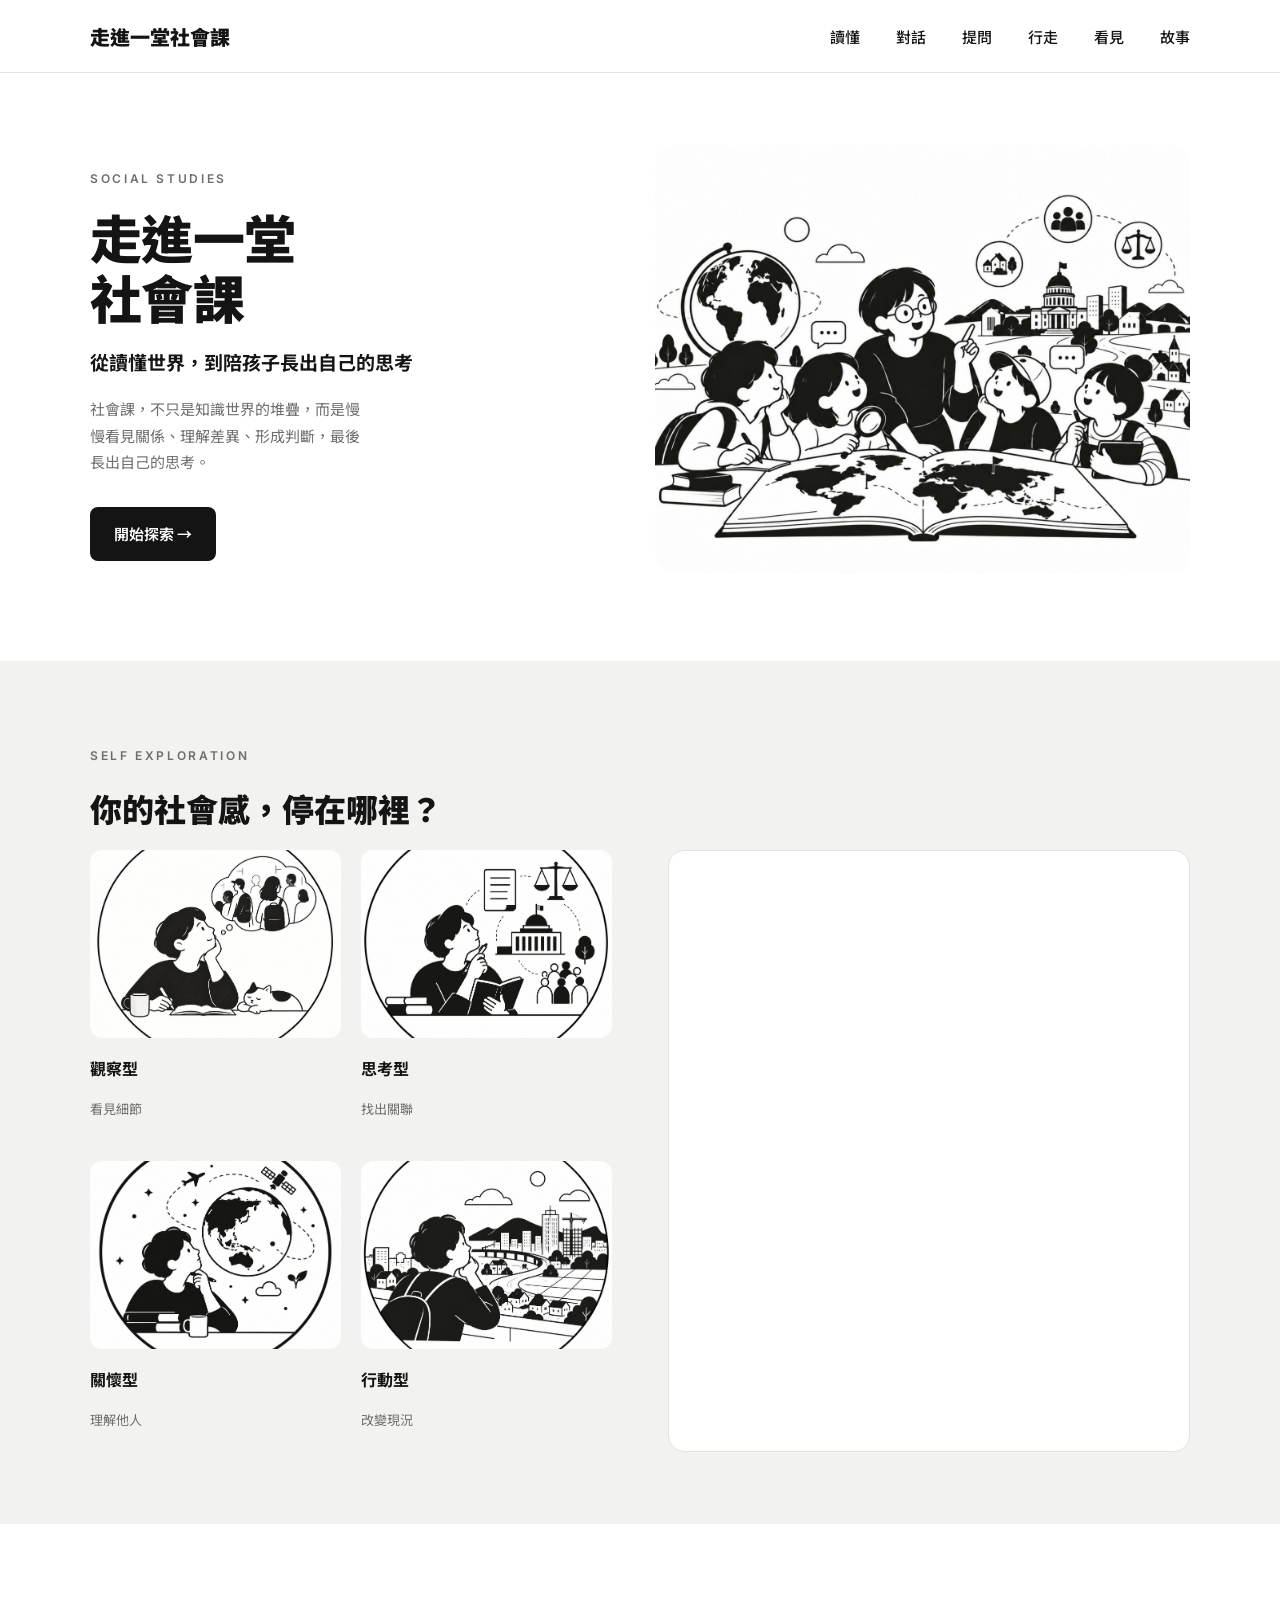
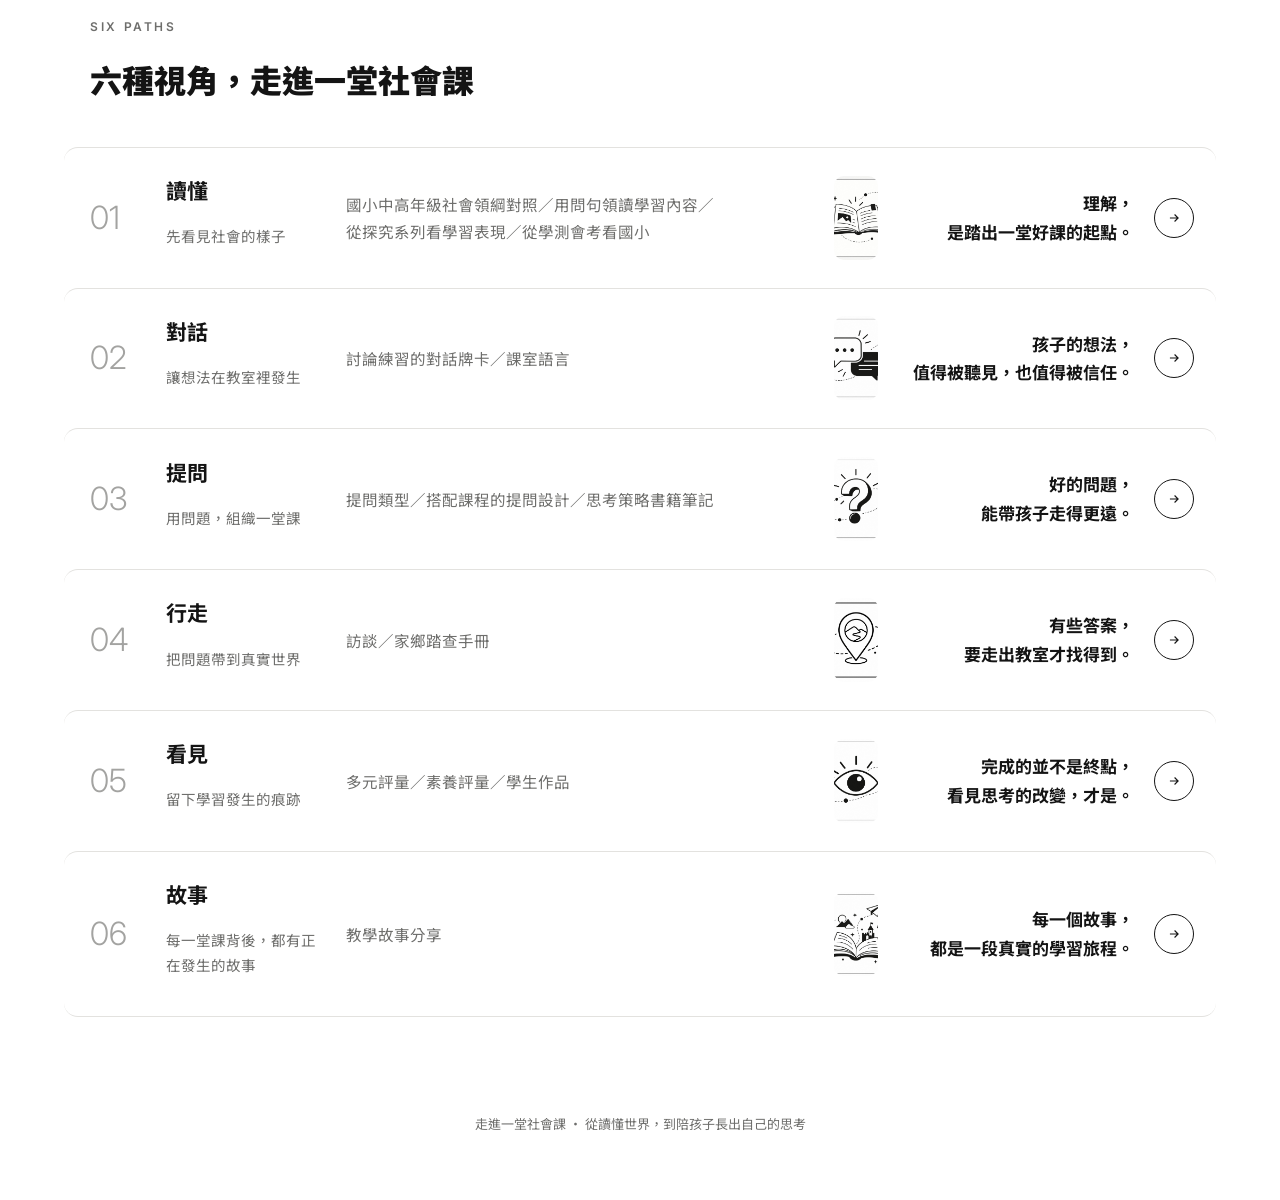
==== index.html @ 99bd3be5 "更新網頁" ====
<!DOCTYPE html>
<html lang="zh-Hant"><head><meta charset="UTF-8"><meta name="viewport" content="width=device-width, initial-scale=1.0"><title>走進一堂社會課</title><link rel="preconnect" href="https://fonts.googleapis.com"><link rel="preconnect" href="https://fonts.gstatic.com" crossorigin><link href="https://fonts.googleapis.com/css2?family=Noto+Sans+TC:wght@400;500;700;900&family=Inter:wght@400;500;600;700&display=swap" rel="stylesheet"><style>:root{--bg:#fff;--bg-soft:#f2f2f0;--ink:#141414;--ink-soft:#6e6e6c;--ink-faint:#a3a3a1;--line:#e3e2df;}*{box-sizing:border-box}body{margin:0;background:var(--bg);color:var(--ink);font-family:"Noto Sans TC","Inter",sans-serif;line-height:1.75}.wrap{max-width:1180px;margin:0 auto;padding:0 40px}.eyebrow{font-family:"Inter",sans-serif;font-size:12px;font-weight:600;letter-spacing:.22em;text-transform:uppercase;color:var(--ink-soft)}header{border-bottom:1px solid var(--line)}.nav{display:flex;align-items:center;justify-content:space-between;height:72px}.brand{font-weight:900;font-size:20px}.nav-links{display:flex;gap:36px;list-style:none;margin:0;padding:0}.nav-links a{font-size:15px;font-weight:500;text-decoration:none;color:var(--ink)}.hero{padding:72px 0 88px}.hero-grid{display:grid;grid-template-columns:1fr 1.05fr;gap:56px;align-items:center}.hero-title{font-size:52px;font-weight:900;letter-spacing:-.01em;line-height:1.15;margin:18px 0}.hero-sub{font-size:19px;font-weight:700;margin:0 0 18px}.hero-desc{font-size:15px;color:var(--ink-soft);max-width:34ch;margin:0 0 32px}.btn{display:inline-block;background:var(--ink);color:#fff;font-size:15px;font-weight:600;padding:14px 24px;border-radius:8px;text-decoration:none}.hero-illustration{border-radius:20px;overflow:hidden;aspect-ratio:5/4}.explore{background:var(--bg-soft);padding:72px 0}.explore-grid{display:grid;grid-template-columns:1fr 1fr;gap:56px}.explore-title{font-size:32px;font-weight:900;margin:14px 0}.type-list{display:grid;grid-template-columns:1fr 1fr;gap:20px}.type-item{text-align:left}.quiz-embed{border:1px solid var(--line);border-radius:16px;overflow:hidden;background:#fff}.quiz-embed iframe{width:100%;height:600px;border:0;display:block}.type-photo{aspect-ratio:4/3;width:100%;border-radius:12px;overflow:hidden;margin-bottom:10px}.type-title{font-size:16px;font-weight:700}.type-sub{font-size:13px;color:var(--ink-soft)}.paths{padding:80px 0 64px}.paths-title{font-size:32px;font-weight:900;margin:14px 0 40px}.path-row{display:grid;grid-template-columns:56px 160px 1fr 90px 230px 36px;gap:20px;align-items:center;padding:24px 26px;margin:0 -26px;border-top:1px solid var(--line);border-radius:14px;transition:box-shadow .18s ease,background .18s ease;position:relative}.path-row:hover{box-shadow:0 8px 28px rgba(20,20,20,.12);background:#fff;border-top-color:transparent}.path-row:last-of-type{border-bottom:1px solid var(--line)}.path-num{font-family:"Inter",sans-serif;font-size:32px;font-weight:300;color:var(--ink-faint)}.path-title{font-size:21px;font-weight:700;margin:0 0 4px}.path-sub{font-size:14.5px;color:var(--ink-soft)}.path-tags{font-size:15.5px;color:var(--ink-soft);line-height:1.7}.path-icon{width:44px;height:84px;border-radius:10px;overflow:hidden;margin-left:40px}.path-desc{font-size:17px;font-weight:700;line-height:1.7;text-align:right}.path-arrow{width:40px;height:40px;border-radius:50%;border:1px solid var(--ink);display:flex;align-items:center;justify-content:center;margin-left:auto;color:var(--ink)}footer{padding:32px 0 64px;text-align:center;font-size:13px;color:var(--ink-soft)}@media (max-width:900px){.hero-grid{grid-template-columns:1fr}.explore-grid{grid-template-columns:1fr}.nav-links{display:none}.path-row{grid-template-columns:40px 1fr 56px}.path-tags,.path-desc,.path-arrow{display:none}}</style></head><body><header><div class="wrap nav"><div class="brand">走進一堂社會課</div><ul class="nav-links"><li><a href="read.html">讀懂</a></li><li><a href="dialogue.html">對話</a></li><li><a href="question.html">提問</a></li><li><a href="walk.html">行走</a></li><li><a href="see.html">看見</a></li><li><a href="story.html">故事</a></li></ul></div></header><section class="hero"><div class="wrap hero-grid"><div><p class="eyebrow">SOCIAL STUDIES</p><h1 class="hero-title">走進一堂<br>社會課</h1><p class="hero-sub">從讀懂世界，到陪孩子長出自己的思考</p><p class="hero-desc">社會課，不只是知識世界的堆疊，而是慢慢看見關係、理解差異、形成判斷，最後長出自己的思考。</p><a class="btn" href="#">開始探索 →</a></div><div class="hero-illustration"><img src="[data-uri]" alt="首頁主視覺圖" style="width:100%;height:100%;object-fit:cover;"></div></div></section><section class="explore"><div class="wrap"><p class="eyebrow">SELF EXPLORATION</p><h2 class="explore-title">你的社會感，停在哪裡？</h2><div class="explore-grid"><div class="type-list"><div class="type-item"><div class="type-photo"><img src="[data-uri]" alt="觀察型" style="width:100%;height:100%;object-fit:cover;"></div><p class="type-title">觀察型</p><p class="type-sub">看見細節</p></div><div class="type-item"><div class="type-photo"><img src="[data-uri]" alt="思考型" style="width:100%;height:100%;object-fit:cover;"></div><p class="type-title">思考型</p><p class="type-sub">找出關聯</p></div><div class="type-item"><div class="type-photo"><img src="[data-uri]" alt="關懷型" style="width:100%;height:100%;object-fit:cover;"></div><p class="type-title">關懷型</p><p class="type-sub">理解他人</p></div><div class="type-item"><div class="type-photo"><img src="[data-uri]" alt="行動型" style="width:100%;height:100%;object-fit:cover;"></div><p class="type-title">行動型</p><p class="type-sub">改變現況</p></div></div><div class="quiz-embed"><iframe src="https://ada10986.github.io/social-sense-game/" loading="lazy" title="社會感測驗"></iframe></div></div></div></section><section class="paths"><div class="wrap"><p class="eyebrow">SIX PATHS</p><h2 class="paths-title">六種視角，走進一堂社會課</h2><a class="path-row" href="read.html" style="text-decoration:none;color:inherit"><span class="path-num">01</span><div><p class="path-title">讀懂</p><p class="path-sub">先看見社會的樣子</p></div><p class="path-tags"><span style="white-space:nowrap">國小中高年級社會領綱對照</span>／<span style="white-space:nowrap">用問句領讀學習內容</span>／<span style="white-space:nowrap">從探究系列看學習表現</span>／<span style="white-space:nowrap">從學測會考看國小</span></p><div class="path-icon"><img src="[data-uri]" alt="讀懂" style="width:100%;height:100%;object-fit:cover;"></div><p class="path-desc">理解，<br>是踏出一堂好課的起點。</p><span class="path-arrow"><svg viewBox="0 0 24 24" width="14" height="14" fill="none" stroke="currentColor" stroke-width="2"><path d="M5 12h13M13 6l6 6-6 6"/></svg></span></a><a class="path-row" href="dialogue.html" style="text-decoration:none;color:inherit"><span class="path-num">02</span><div><p class="path-title">對話</p><p class="path-sub">讓想法在教室裡發生</p></div><p class="path-tags"><span style="white-space:nowrap">討論練習的對話牌卡</span>／<span style="white-space:nowrap">課室語言</span></p><div class="path-icon"><img src="[data-uri]" alt="對話" style="width:100%;height:100%;object-fit:cover;"></div><p class="path-desc">孩子的想法，<br>值得被聽見，也值得被信任。</p><span class="path-arrow"><svg viewBox="0 0 24 24" width="14" height="14" fill="none" stroke="currentColor" stroke-width="2"><path d="M5 12h13M13 6l6 6-6 6"/></svg></span></a><a class="path-row" href="question.html" style="text-decoration:none;color:inherit"><span class="path-num">03</span><div><p class="path-title">提問</p><p class="path-sub">用問題，組織一堂課</p></div><p class="path-tags"><span style="white-space:nowrap">提問類型</span>／<span style="white-space:nowrap">搭配課程的提問設計</span>／<span style="white-space:nowrap">思考策略書籍筆記</span></p><div class="path-icon"><img src="[data-uri]" alt="提問" style="width:100%;height:100%;object-fit:cover;"></div><p class="path-desc">好的問題，<br>能帶孩子走得更遠。</p><span class="path-arrow"><svg viewBox="0 0 24 24" width="14" height="14" fill="none" stroke="currentColor" stroke-width="2"><path d="M5 12h13M13 6l6 6-6 6"/></svg></span></a><a class="path-row" href="walk.html" style="text-decoration:none;color:inherit"><span class="path-num">04</span><div><p class="path-title">行走</p><p class="path-sub">把問題帶到真實世界</p></div><p class="path-tags"><span style="white-space:nowrap">訪談</span>／<span style="white-space:nowrap">家鄉踏查手冊</span></p><div class="path-icon"><img src="[data-uri]" alt="行走" style="width:100%;height:100%;object-fit:cover;"></div><p class="path-desc">有些答案，<br>要走出教室才找得到。</p><span class="path-arrow"><svg viewBox="0 0 24 24" width="14" height="14" fill="none" stroke="currentColor" stroke-width="2"><path d="M5 12h13M13 6l6 6-6 6"/></svg></span></a><a class="path-row" href="see.html" style="text-decoration:none;color:inherit"><span class="path-num">05</span><div><p class="path-title">看見</p><p class="path-sub">留下學習發生的痕跡</p></div><p class="path-tags"><span style="white-space:nowrap">多元評量</span>／<span style="white-space:nowrap">素養評量</span>／<span style="white-space:nowrap">學生作品</span></p><div class="path-icon"><img src="[data-uri]" alt="看見" style="width:100%;height:100%;object-fit:cover;"></div><p class="path-desc">完成的並不是終點，<br>看見思考的改變，才是。</p><span class="path-arrow"><svg viewBox="0 0 24 24" width="14" height="14" fill="none" stroke="currentColor" stroke-width="2"><path d="M5 12h13M13 6l6 6-6 6"/></svg></span></a><a class="path-row" href="story.html" style="text-decoration:none;color:inherit"><span class="path-num">06</span><div><p class="path-title">故事</p><p class="path-sub">每一堂課背後，都有正在發生的故事</p></div><p class="path-tags">教學故事分享</p><div class="path-icon"><img src="[data-uri]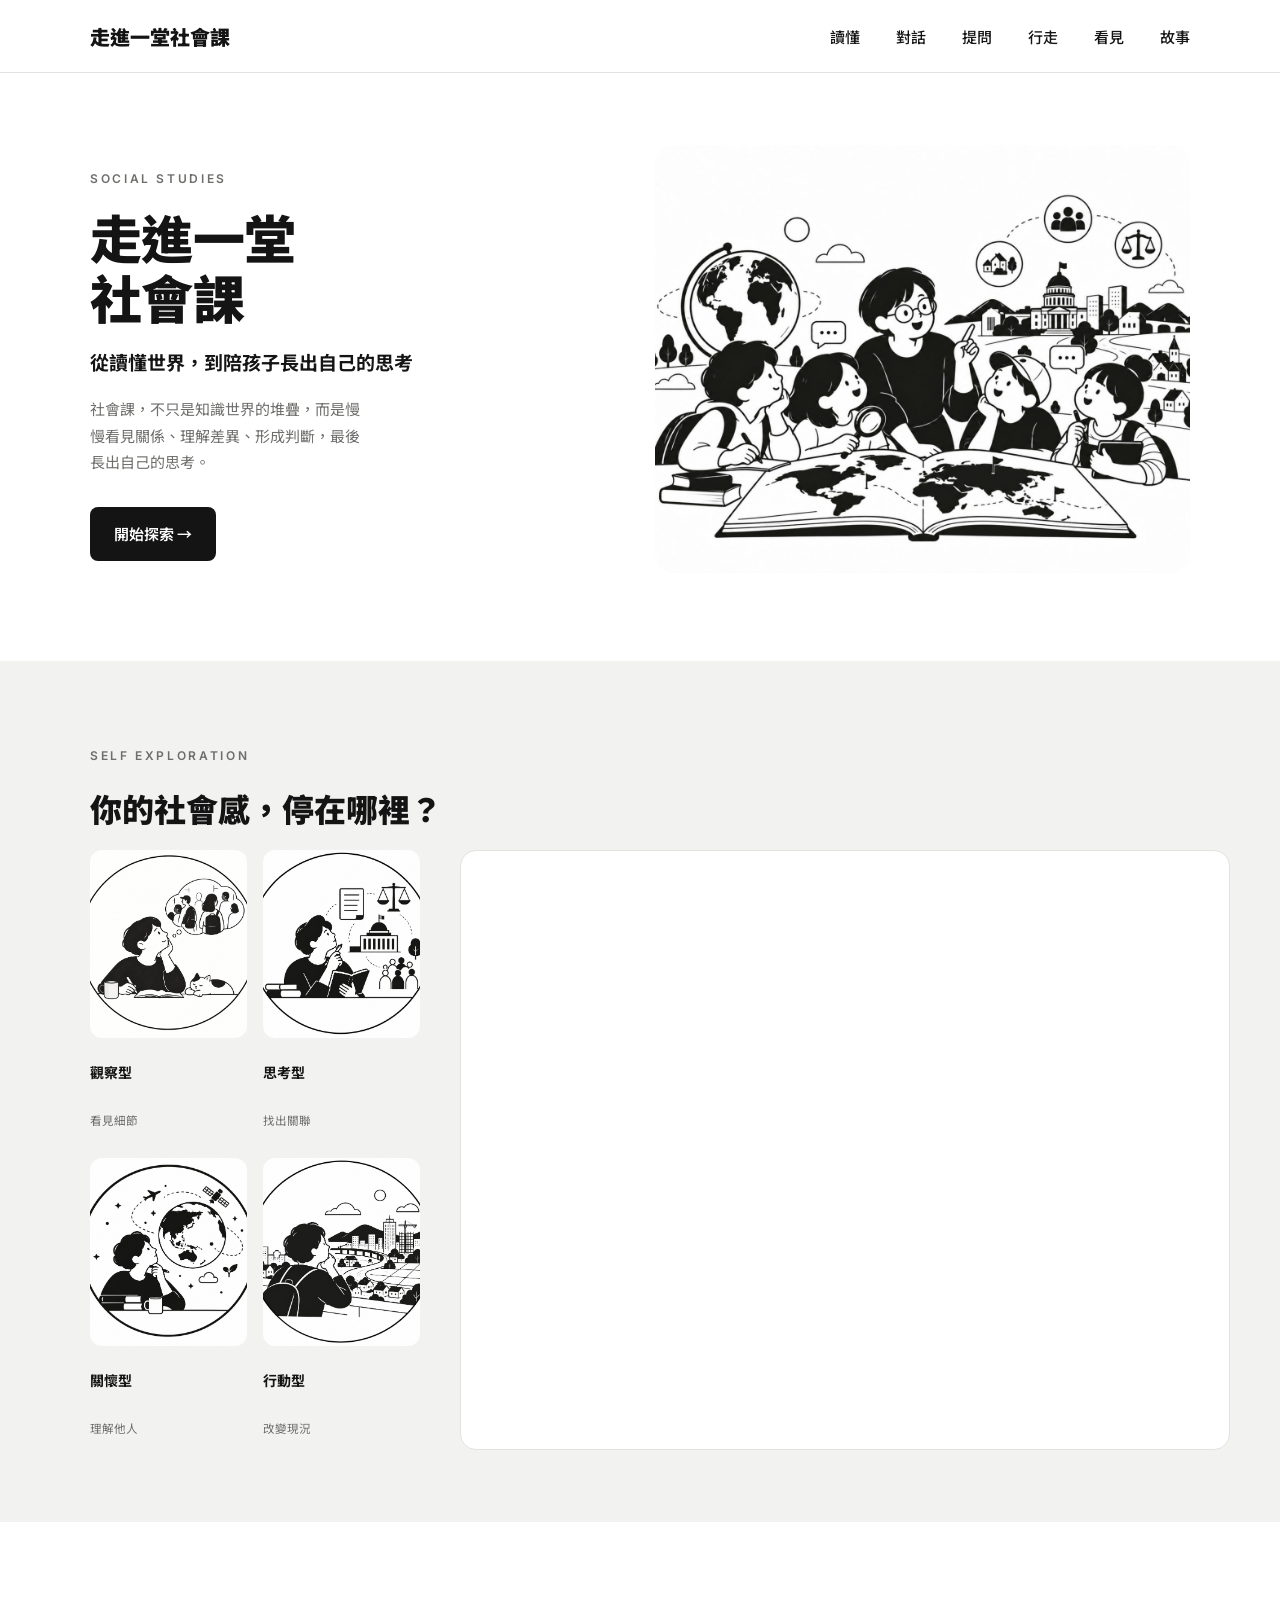
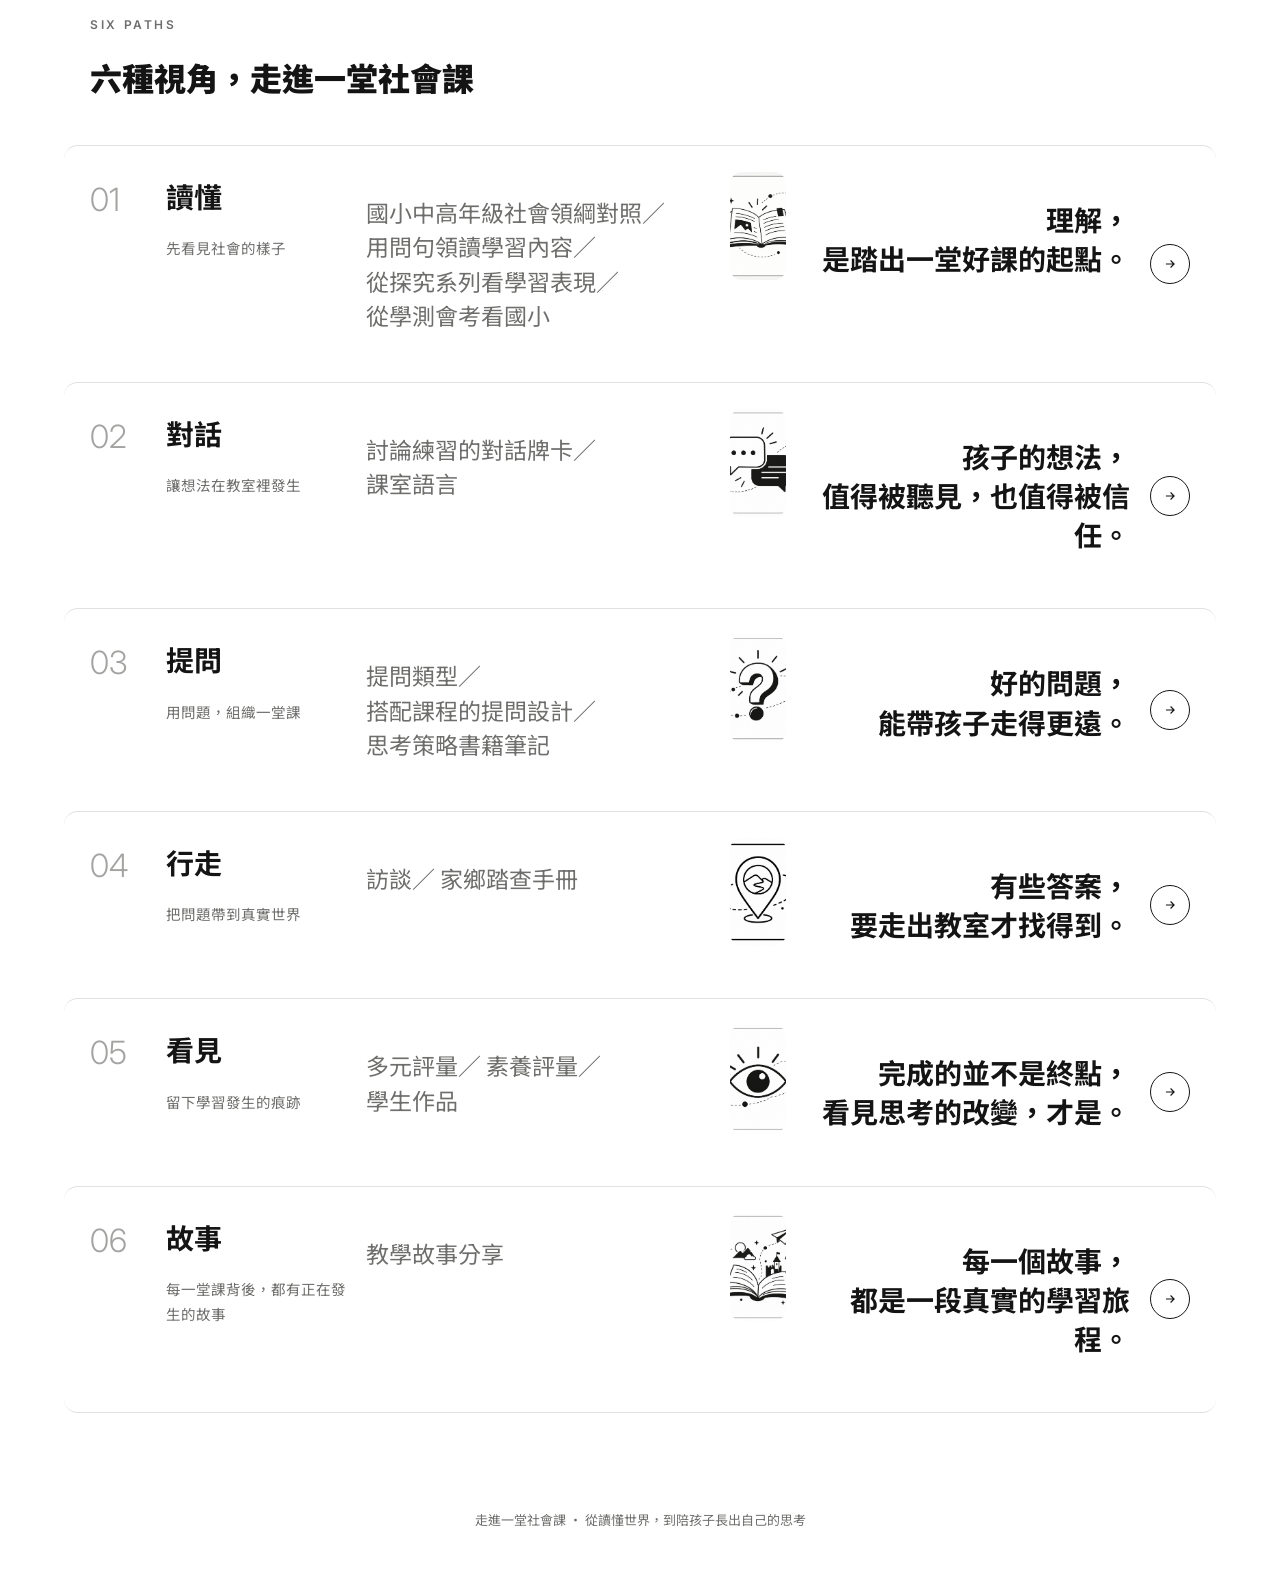
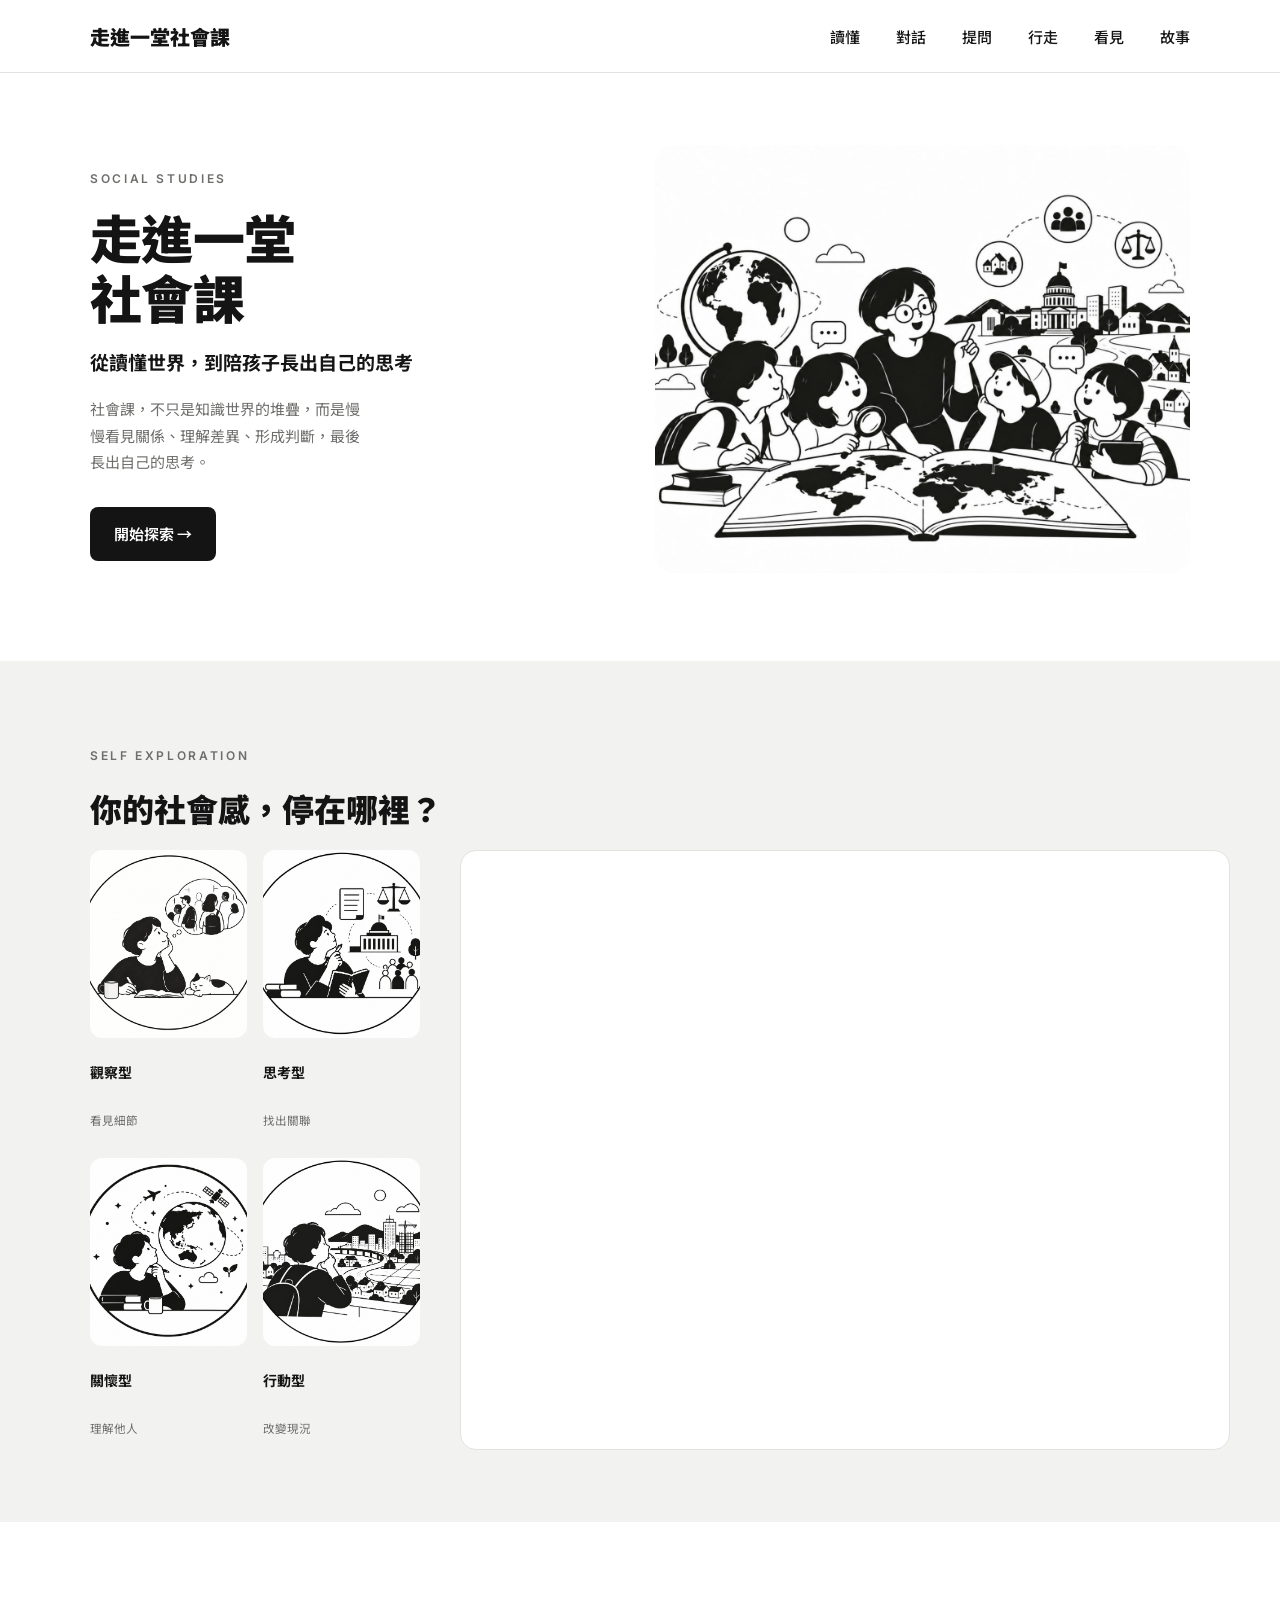
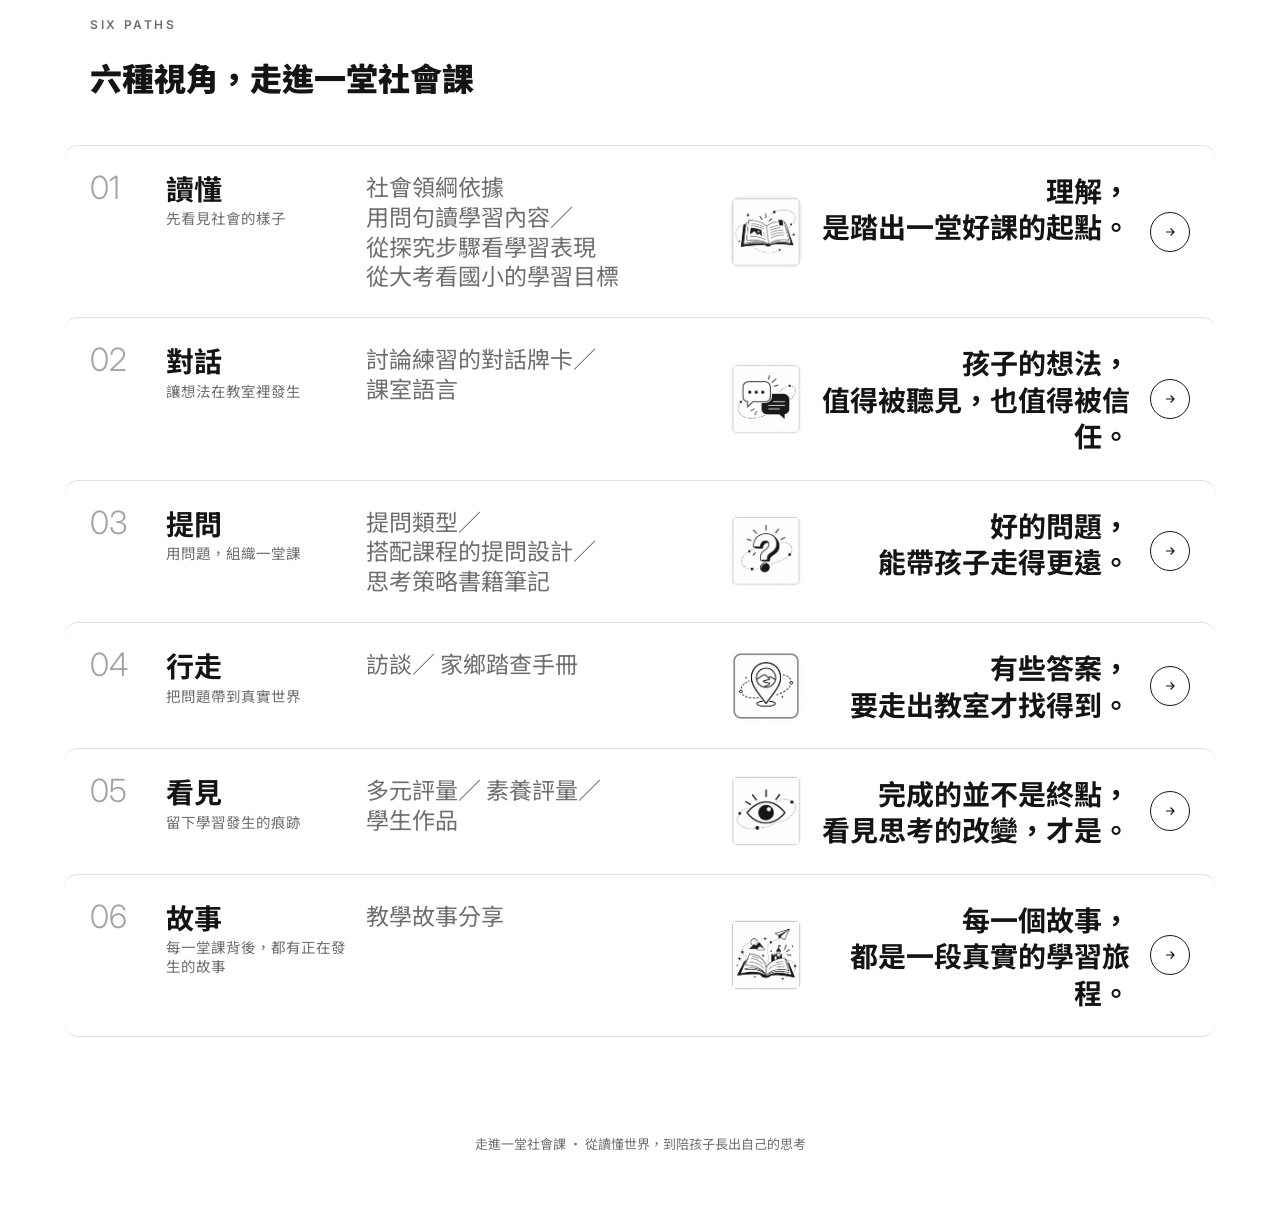
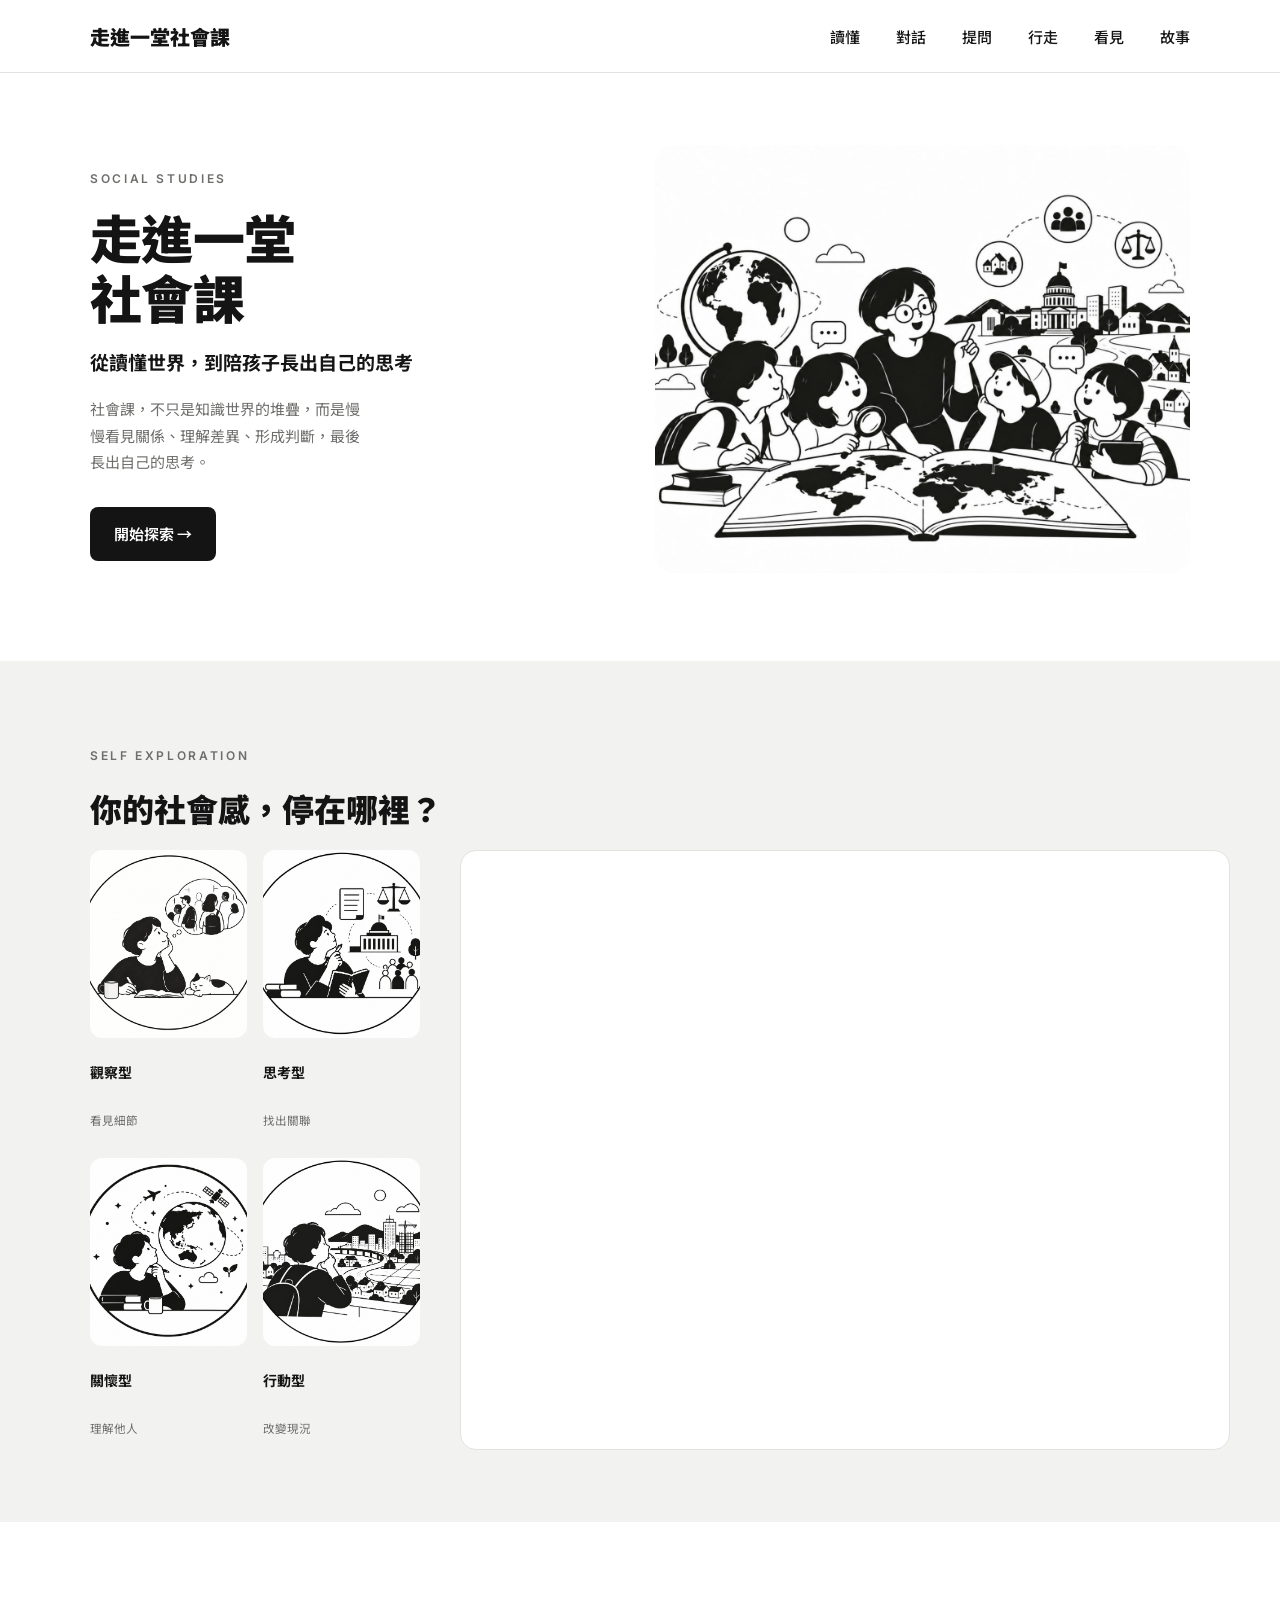
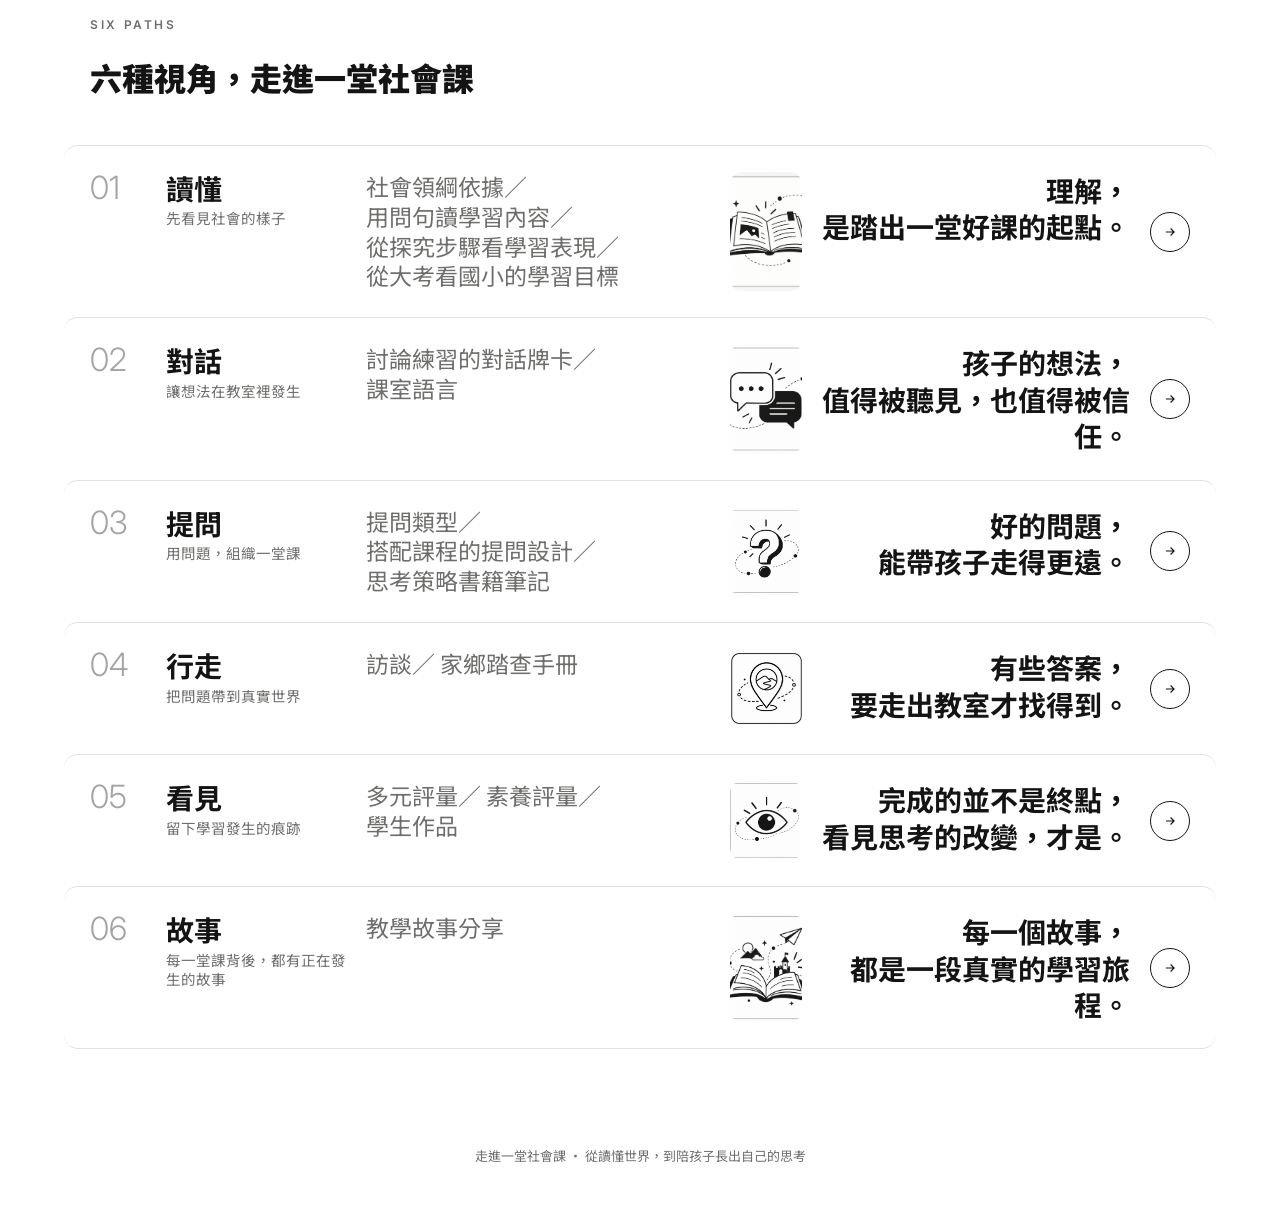
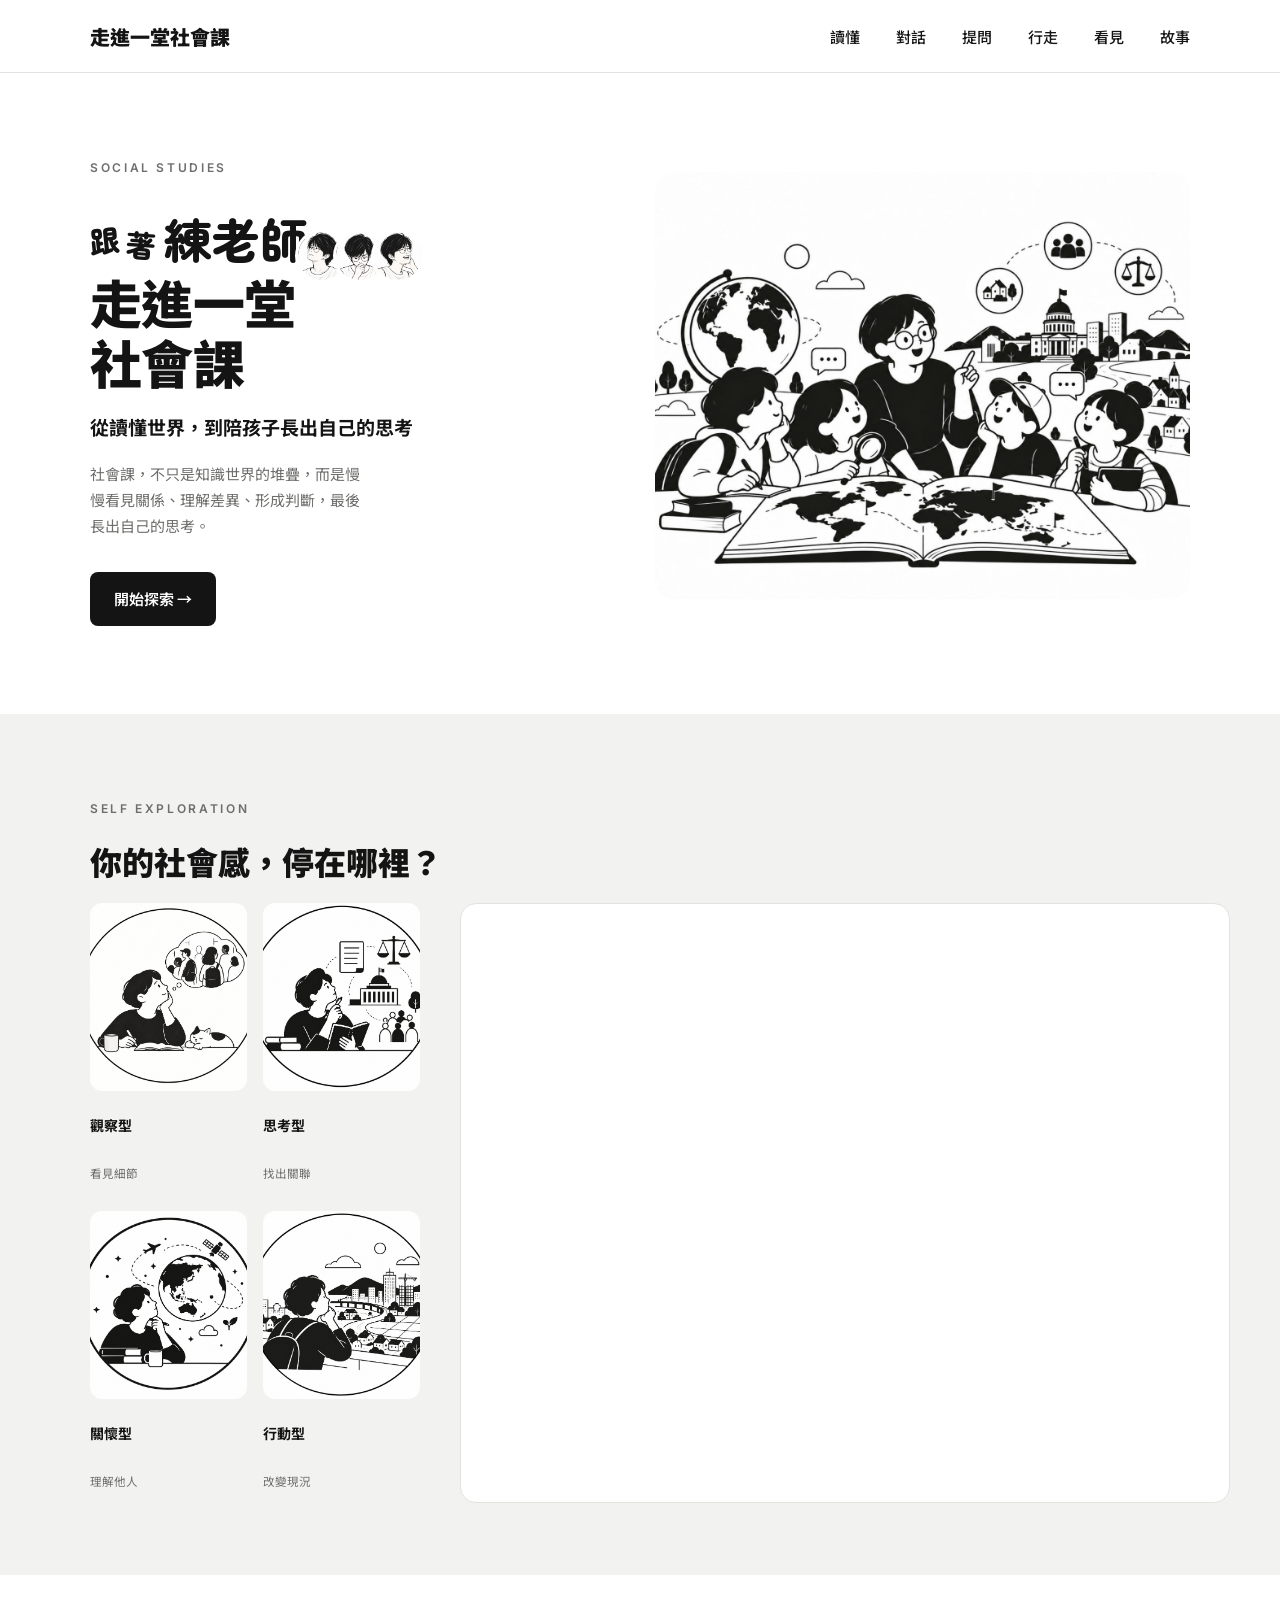
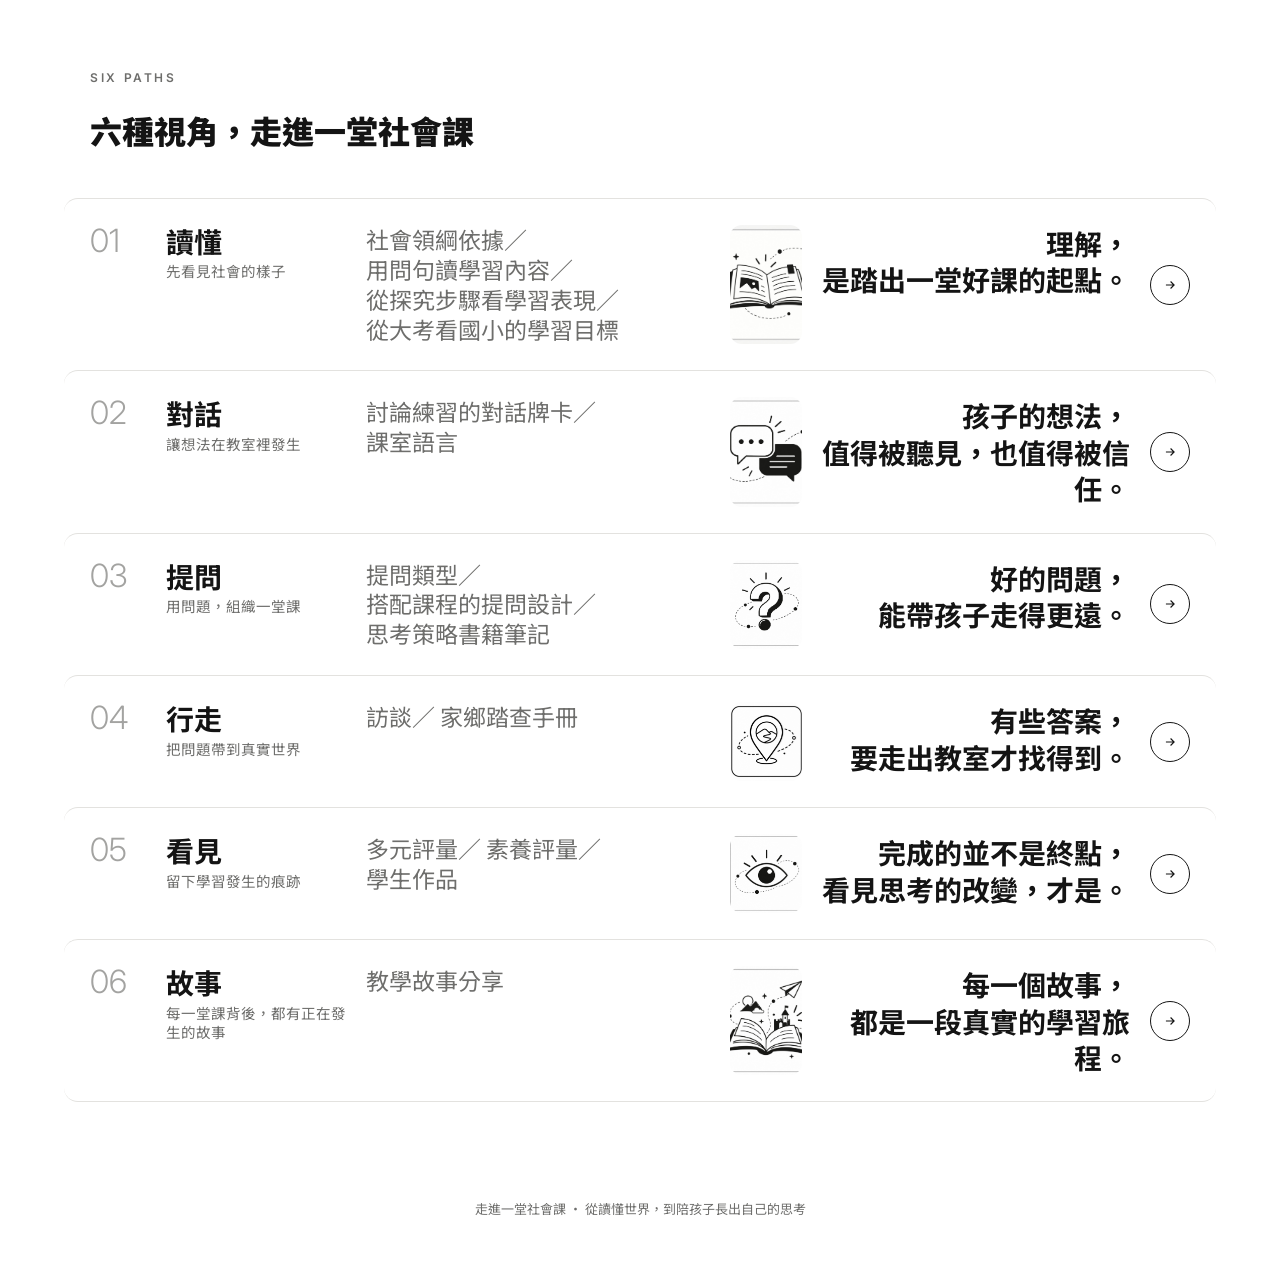
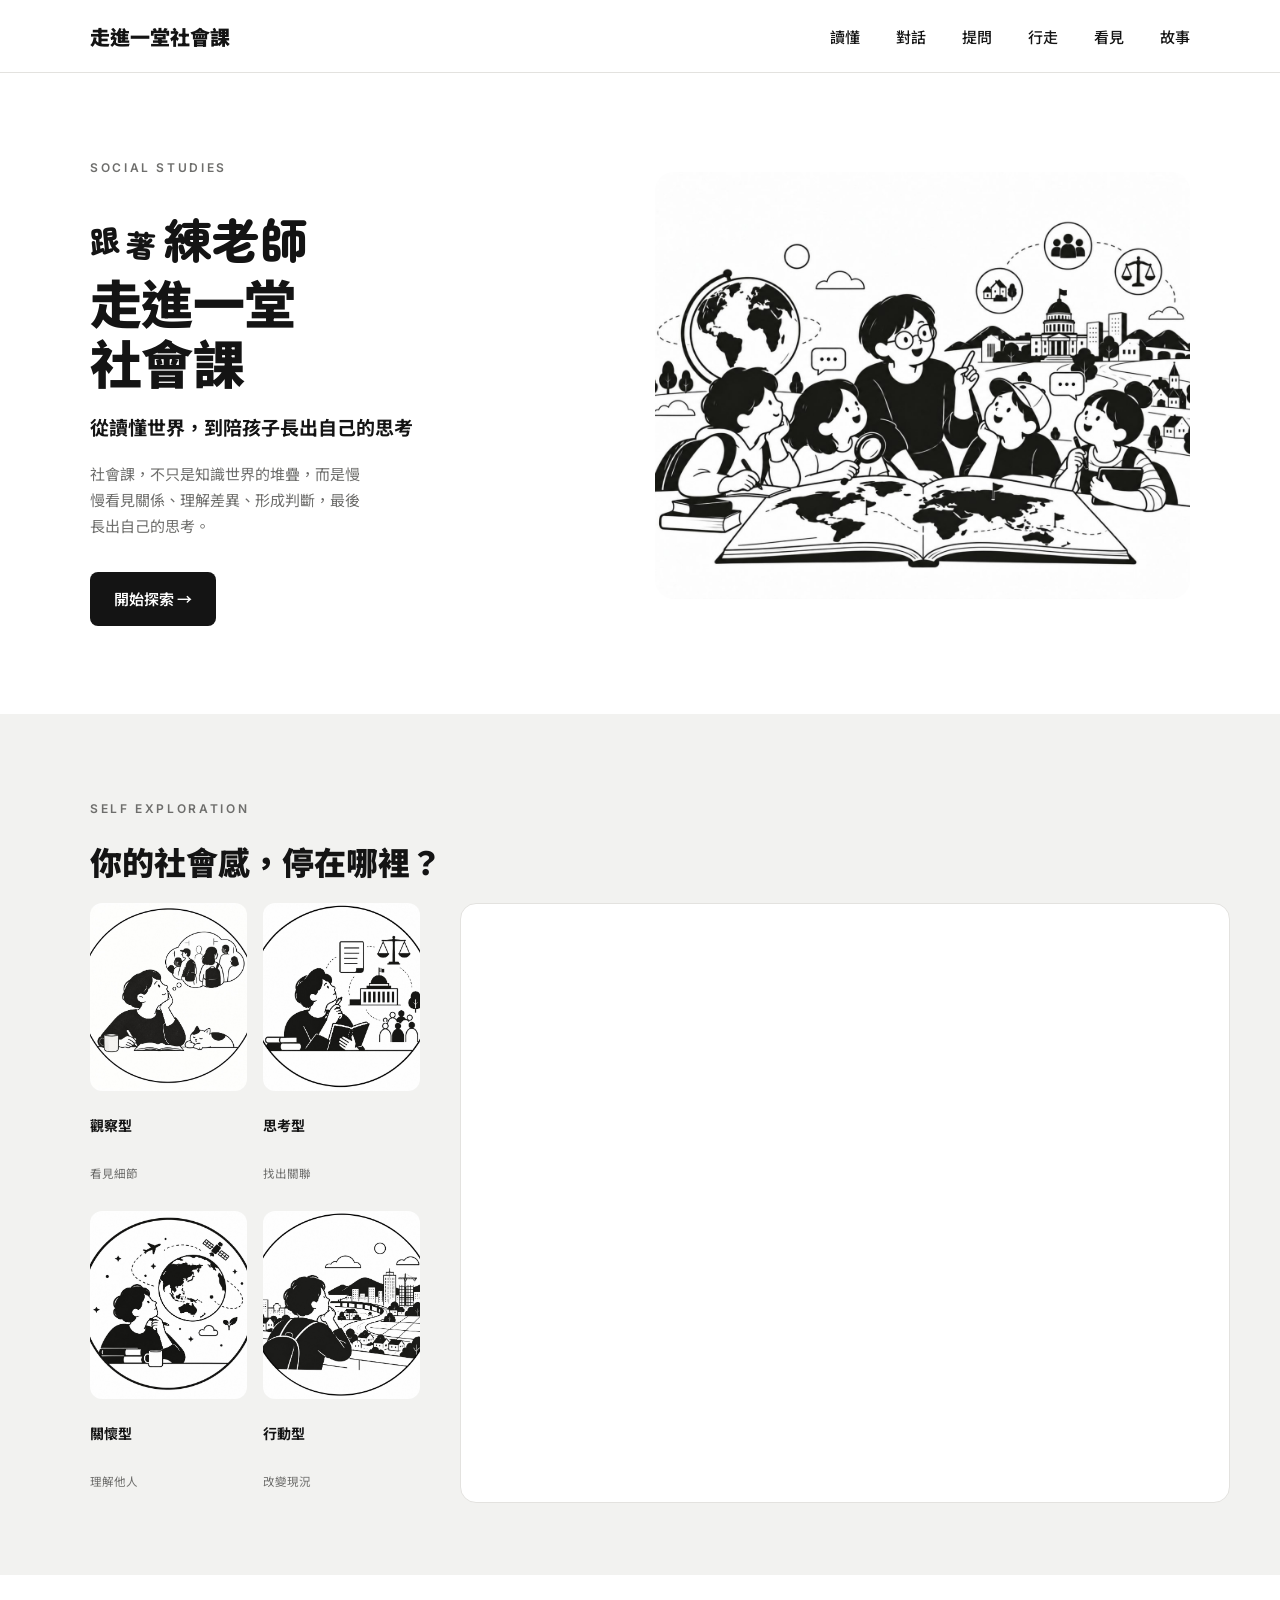
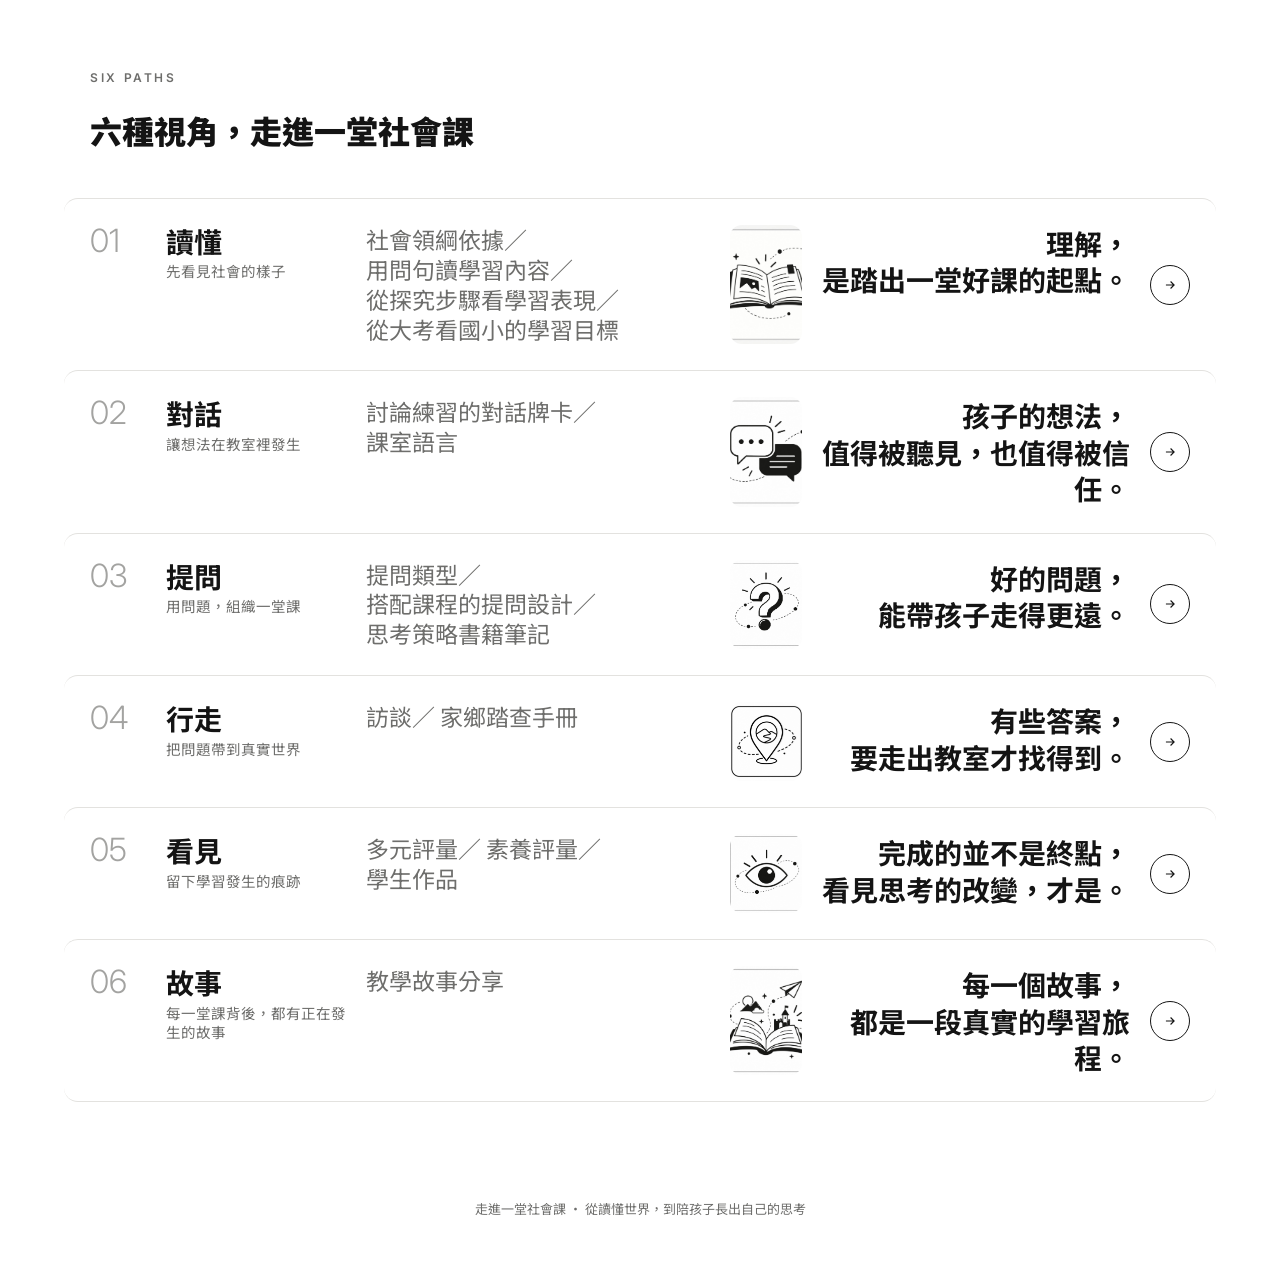
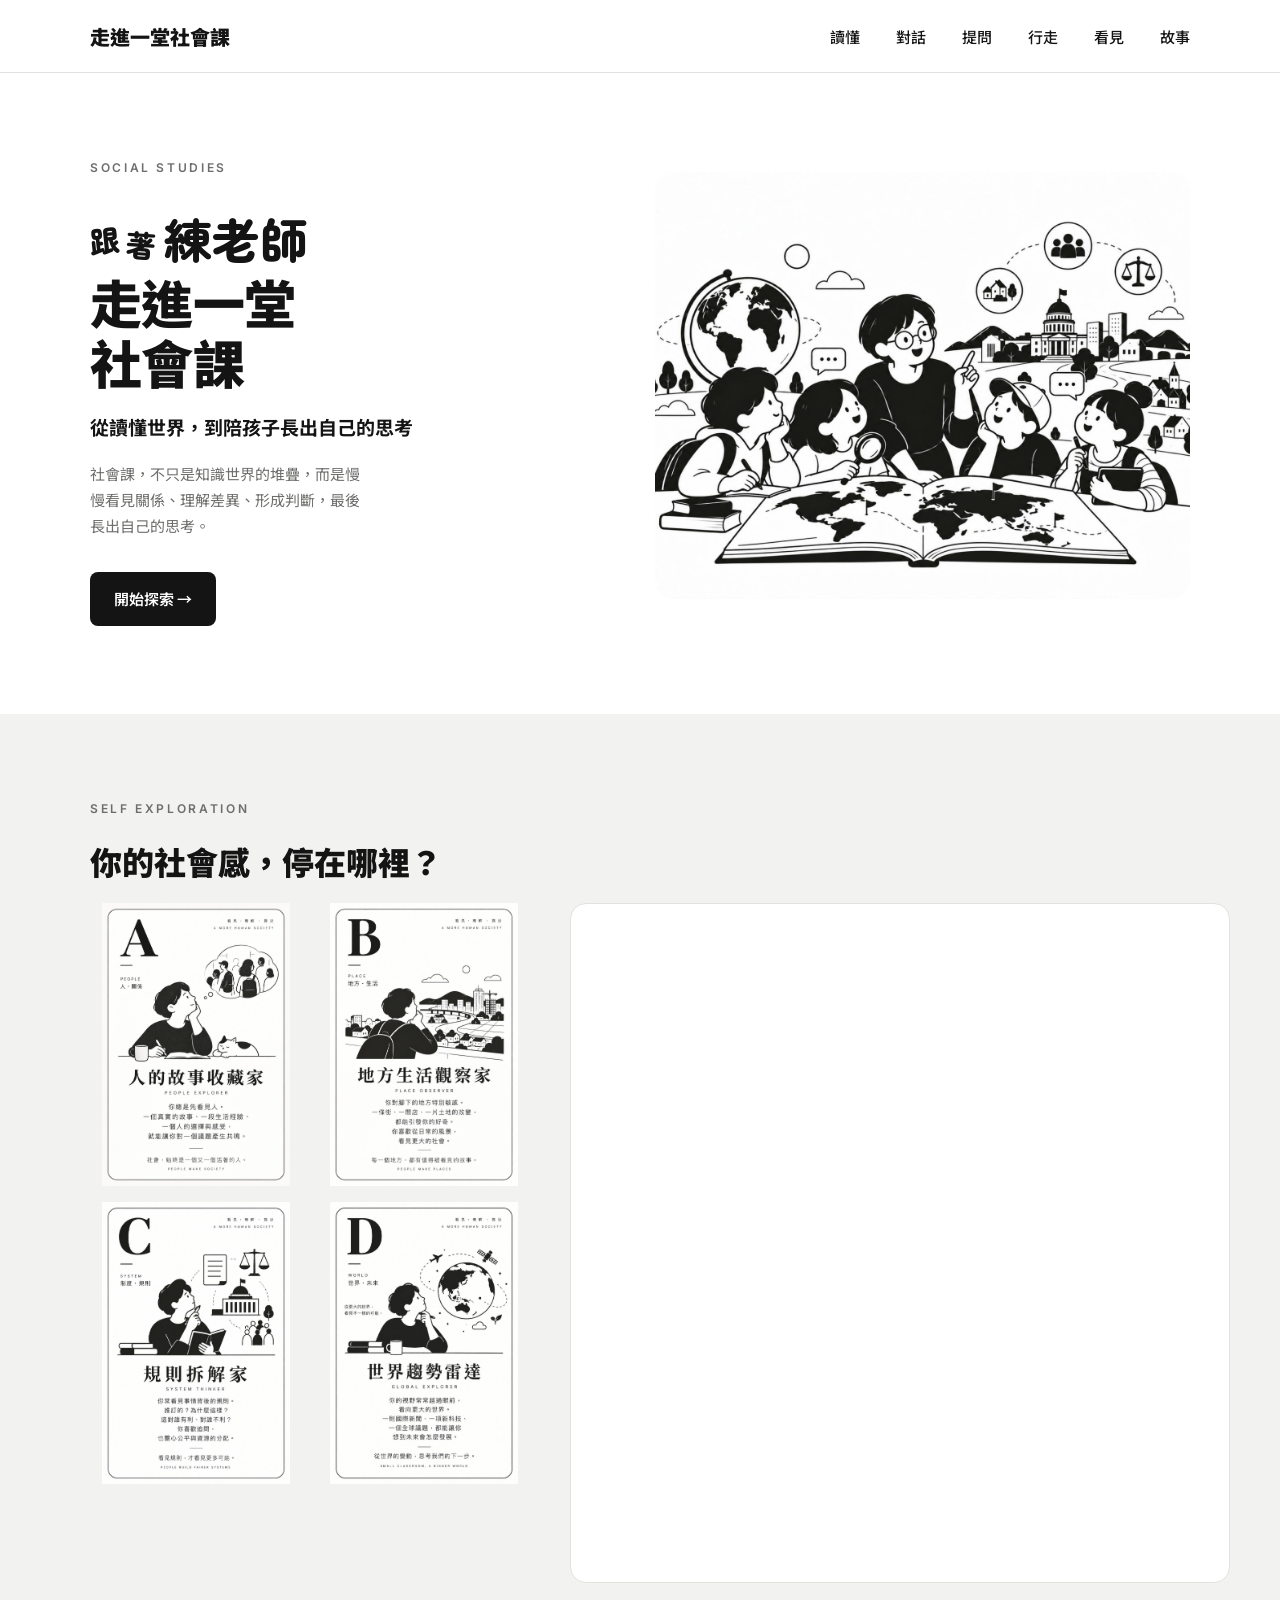
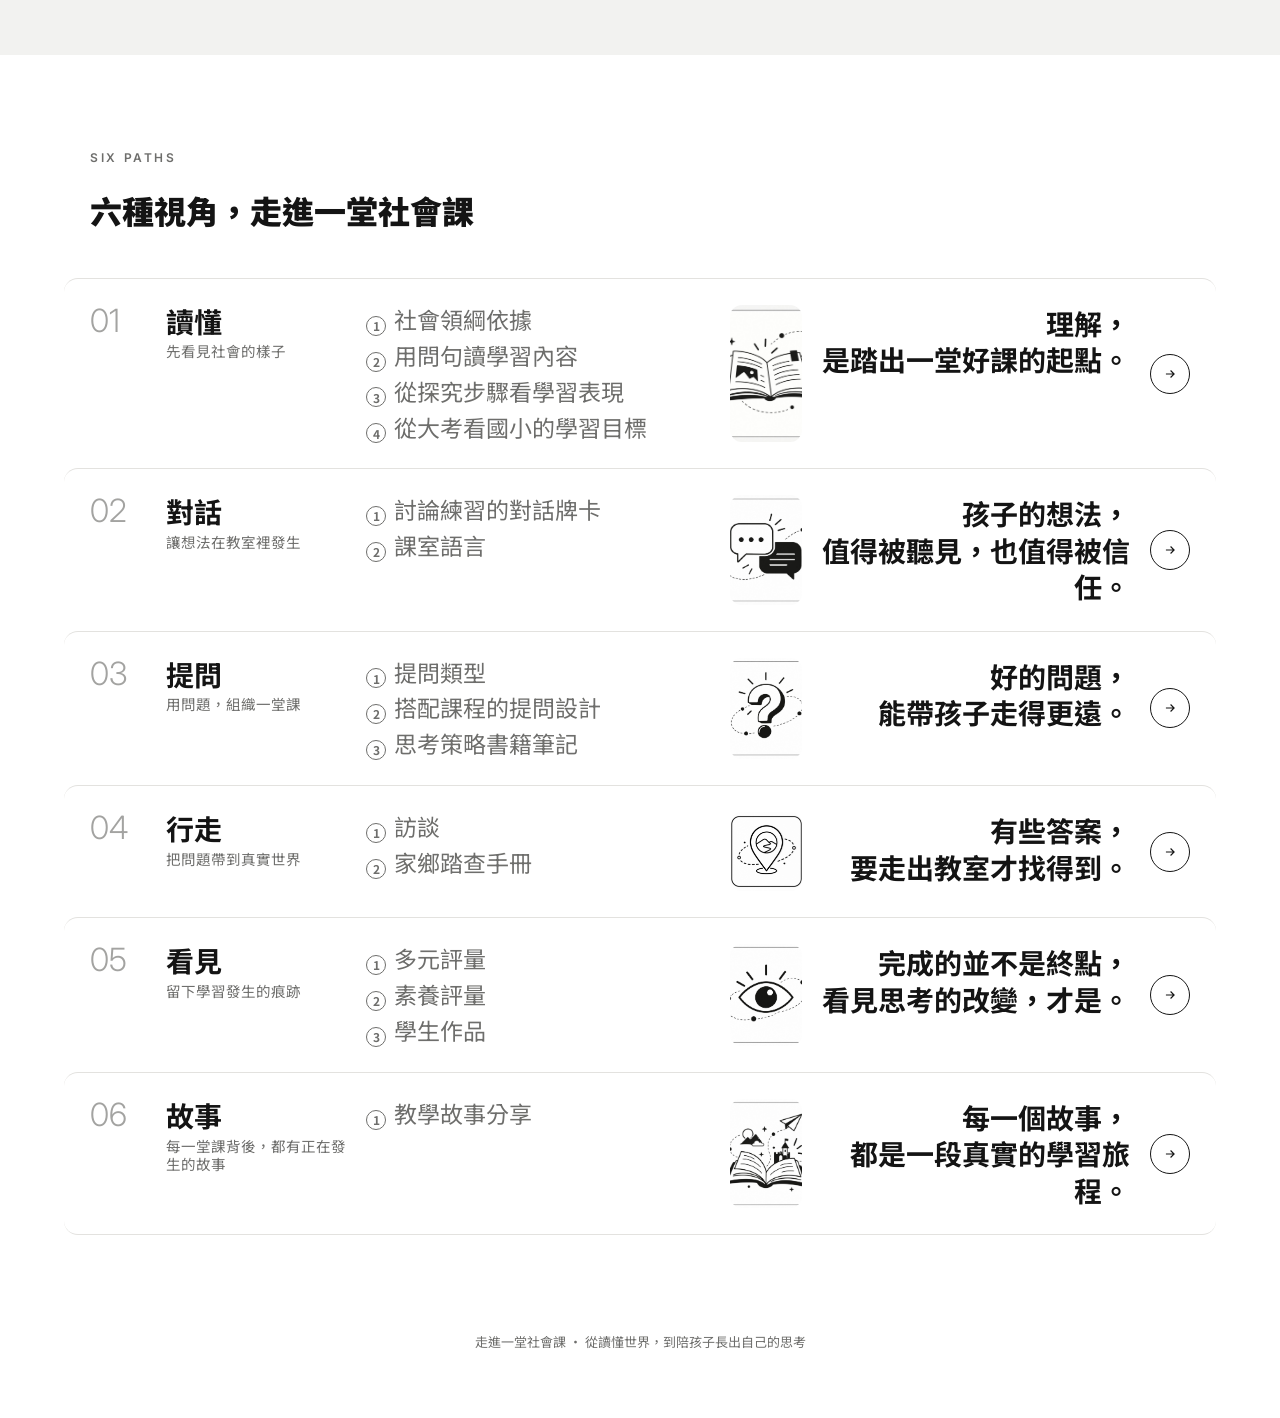
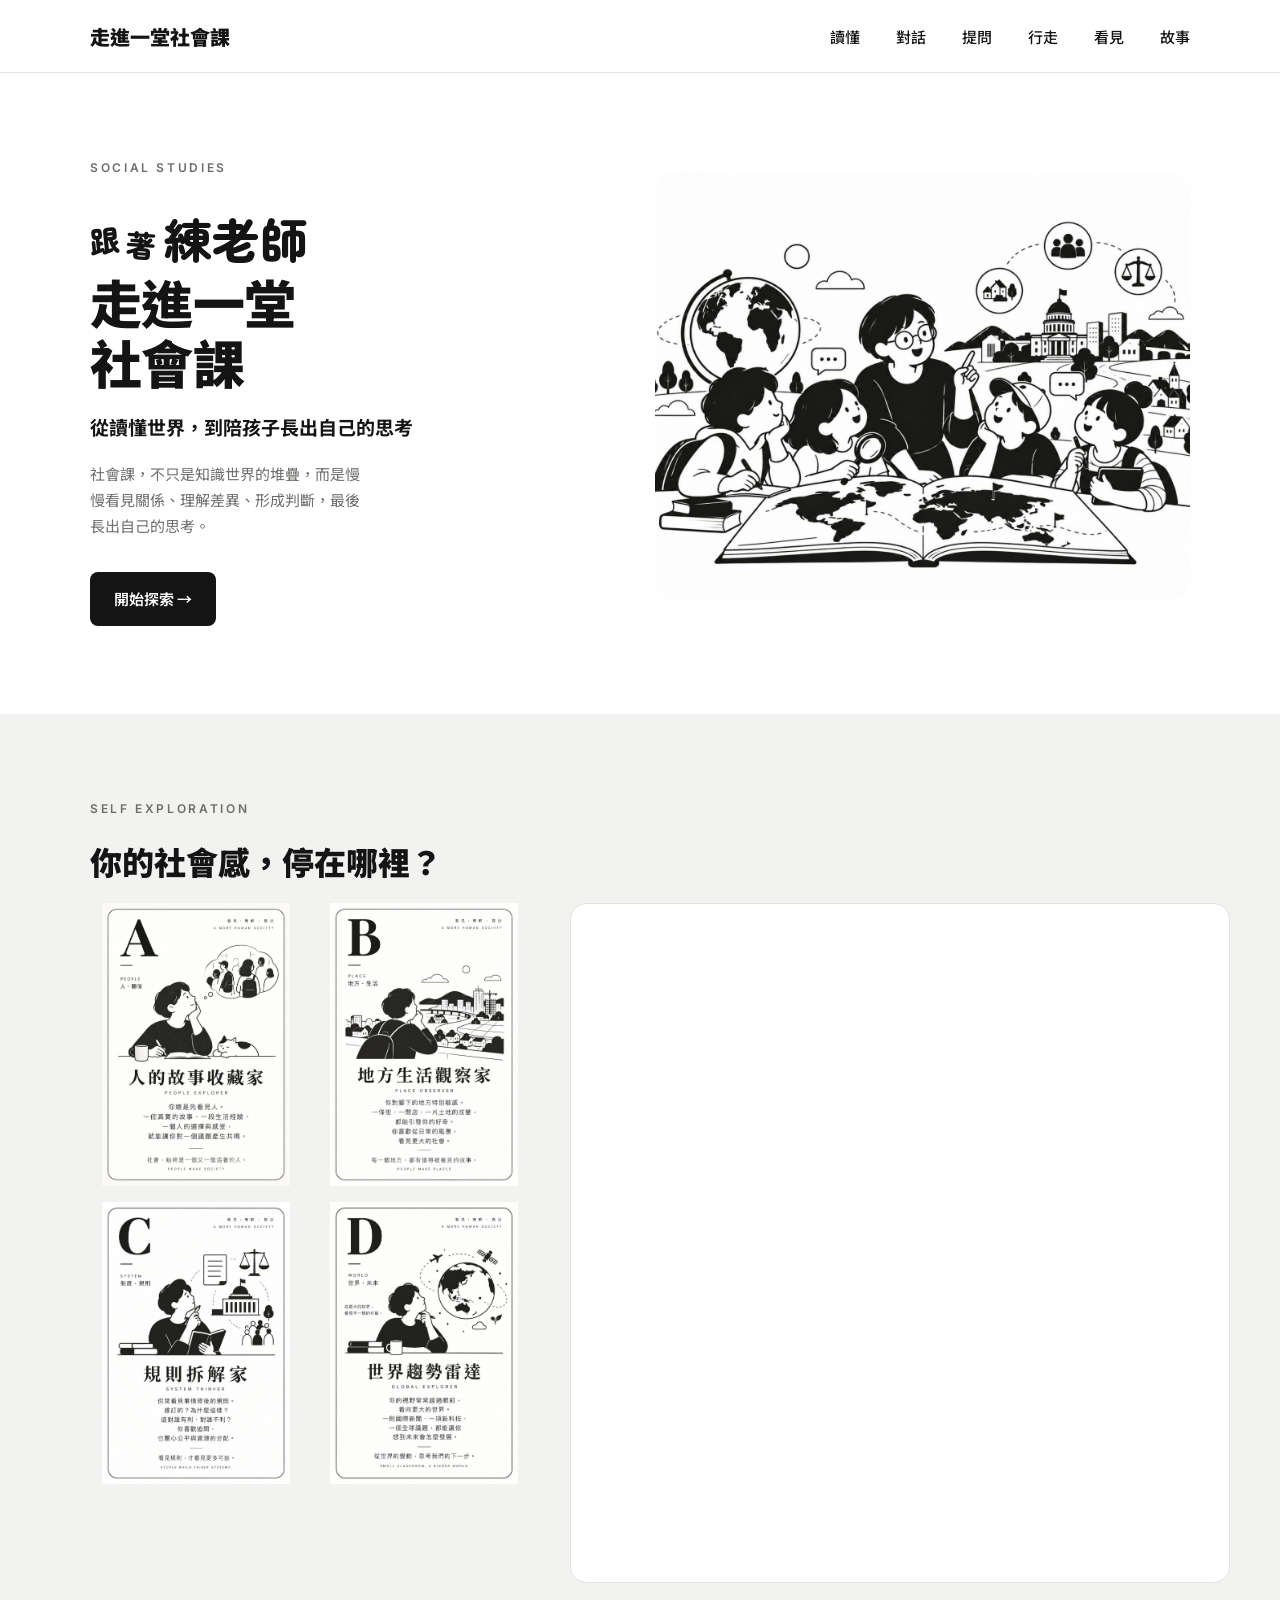
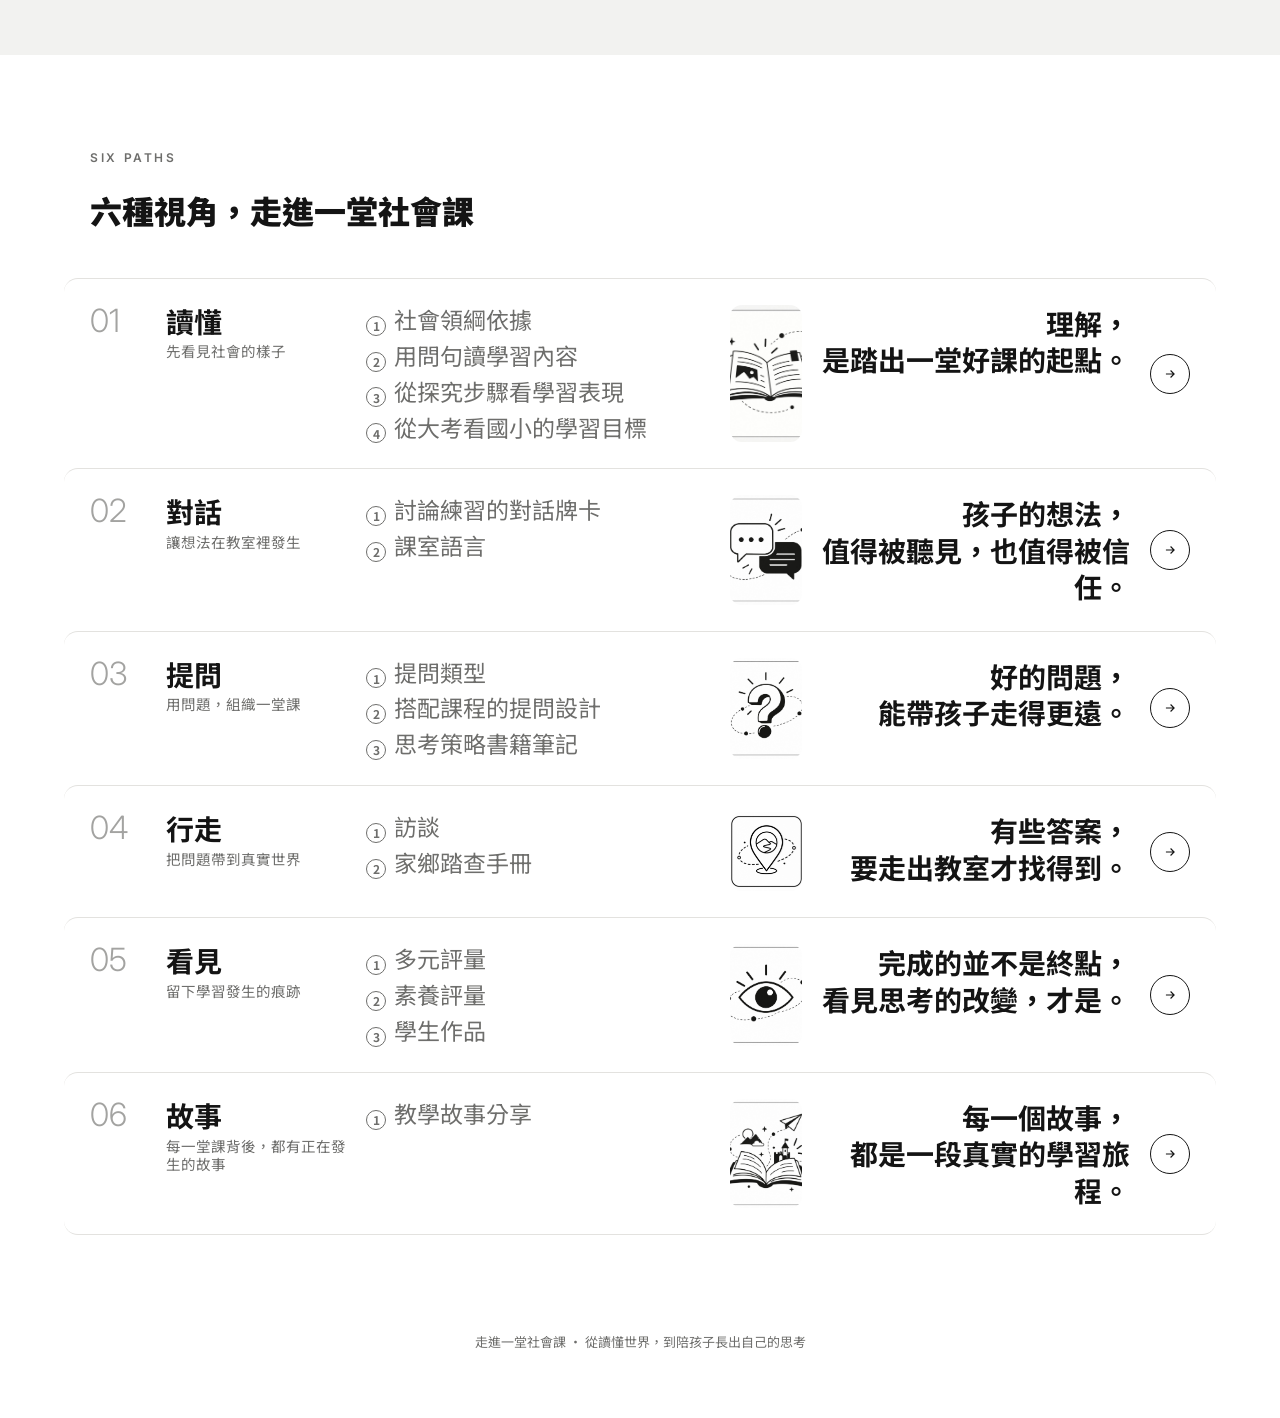
